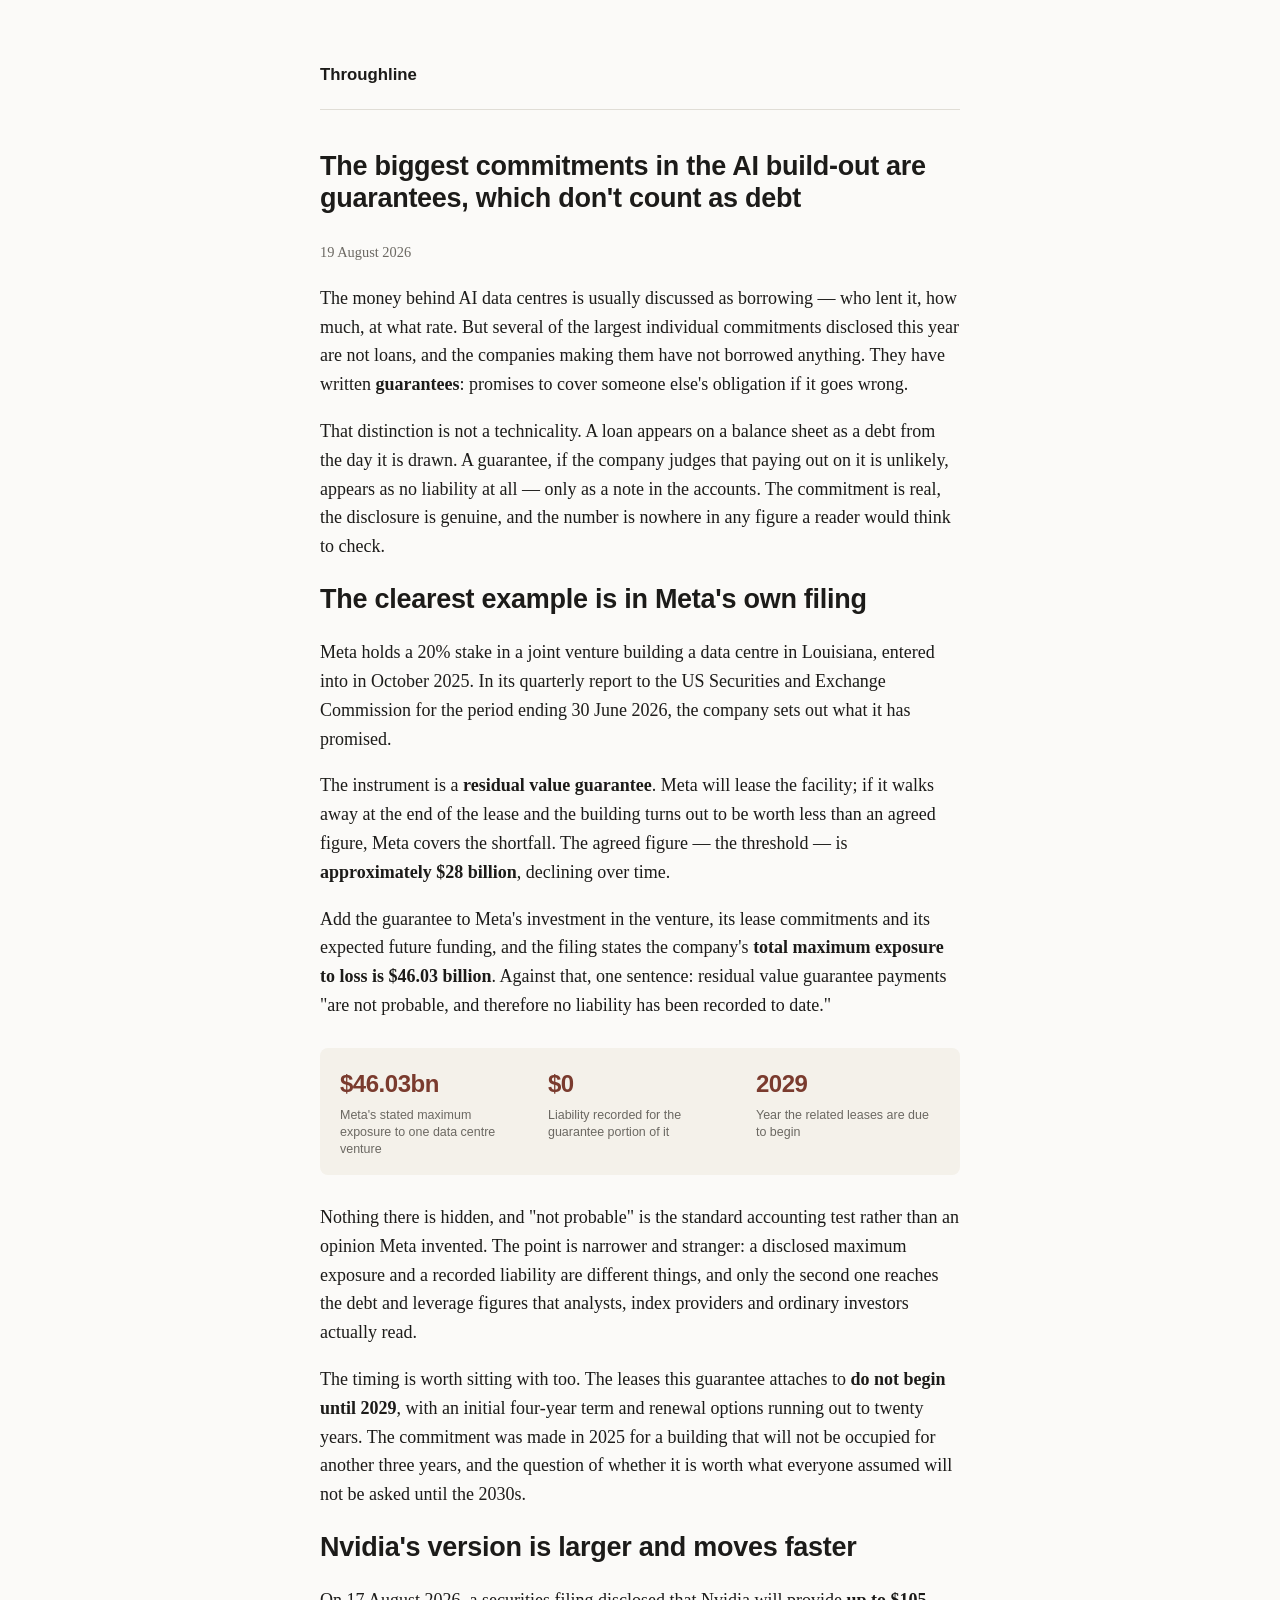
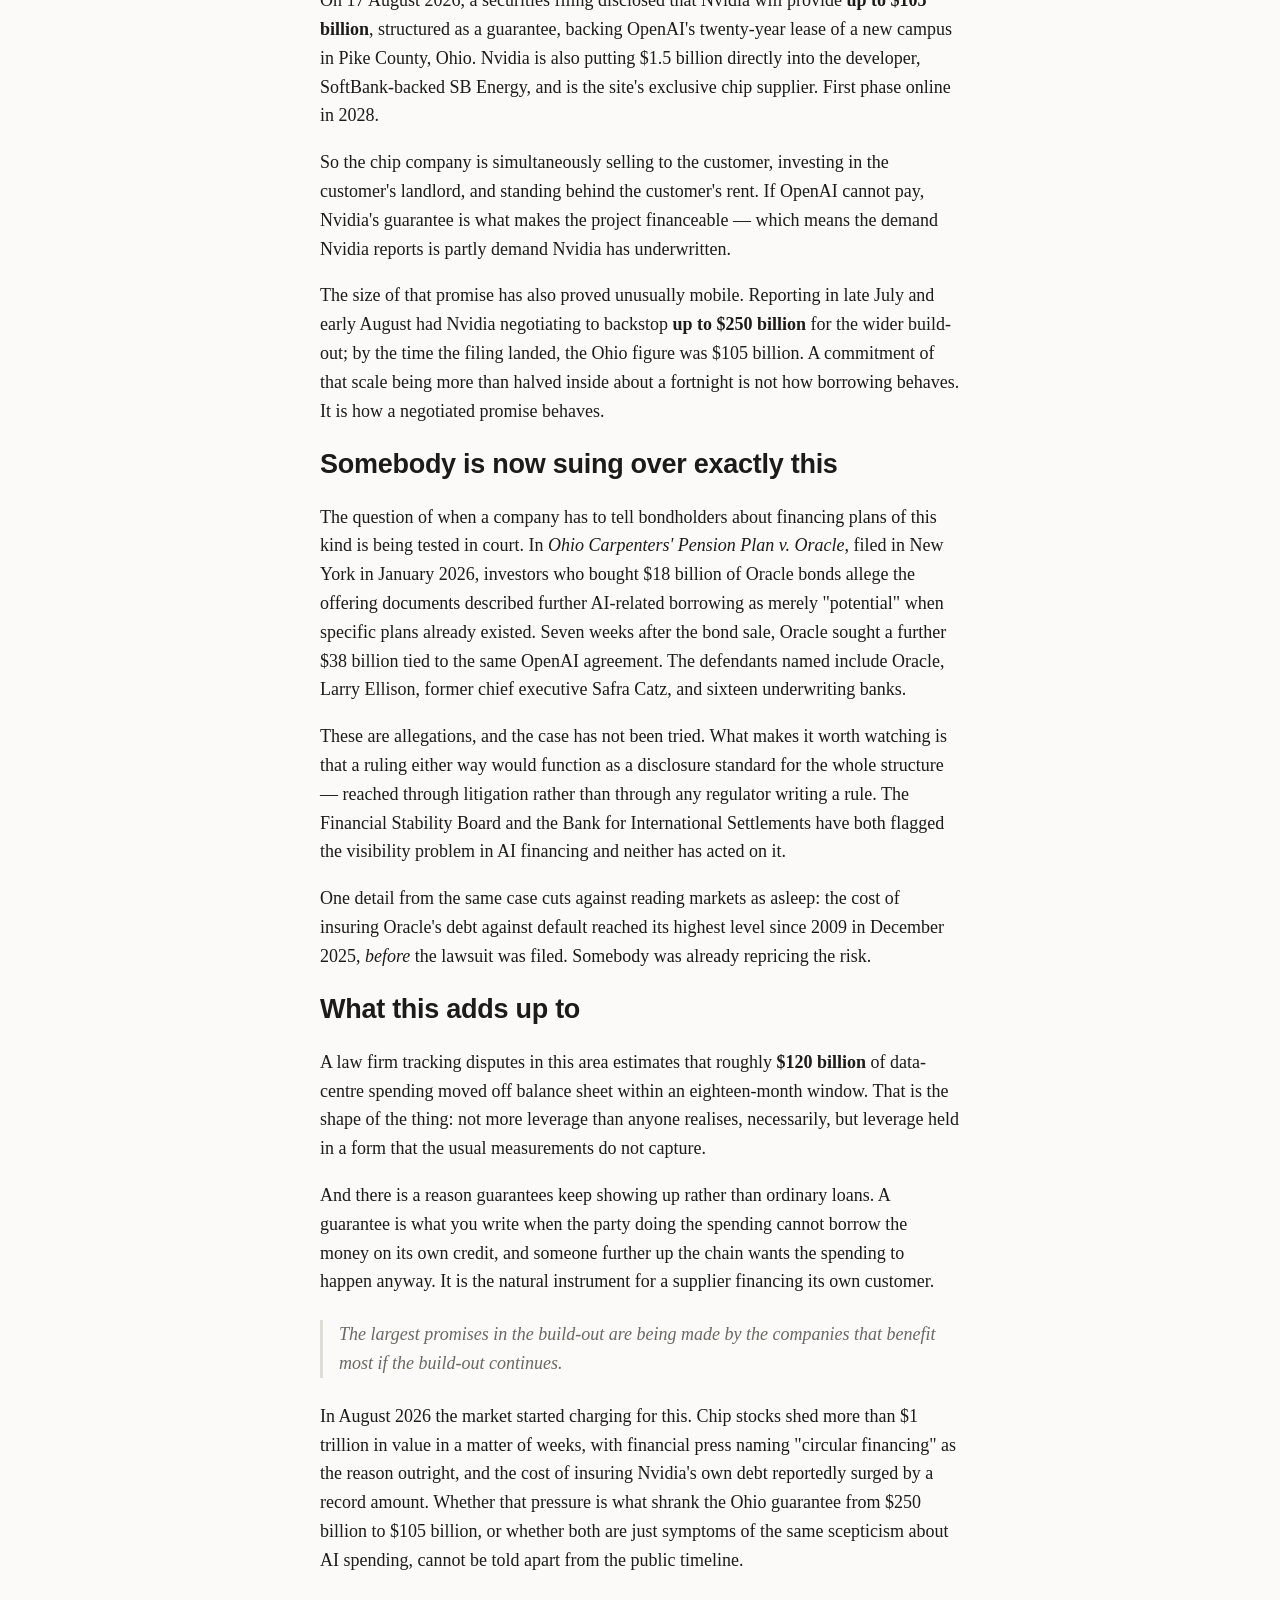
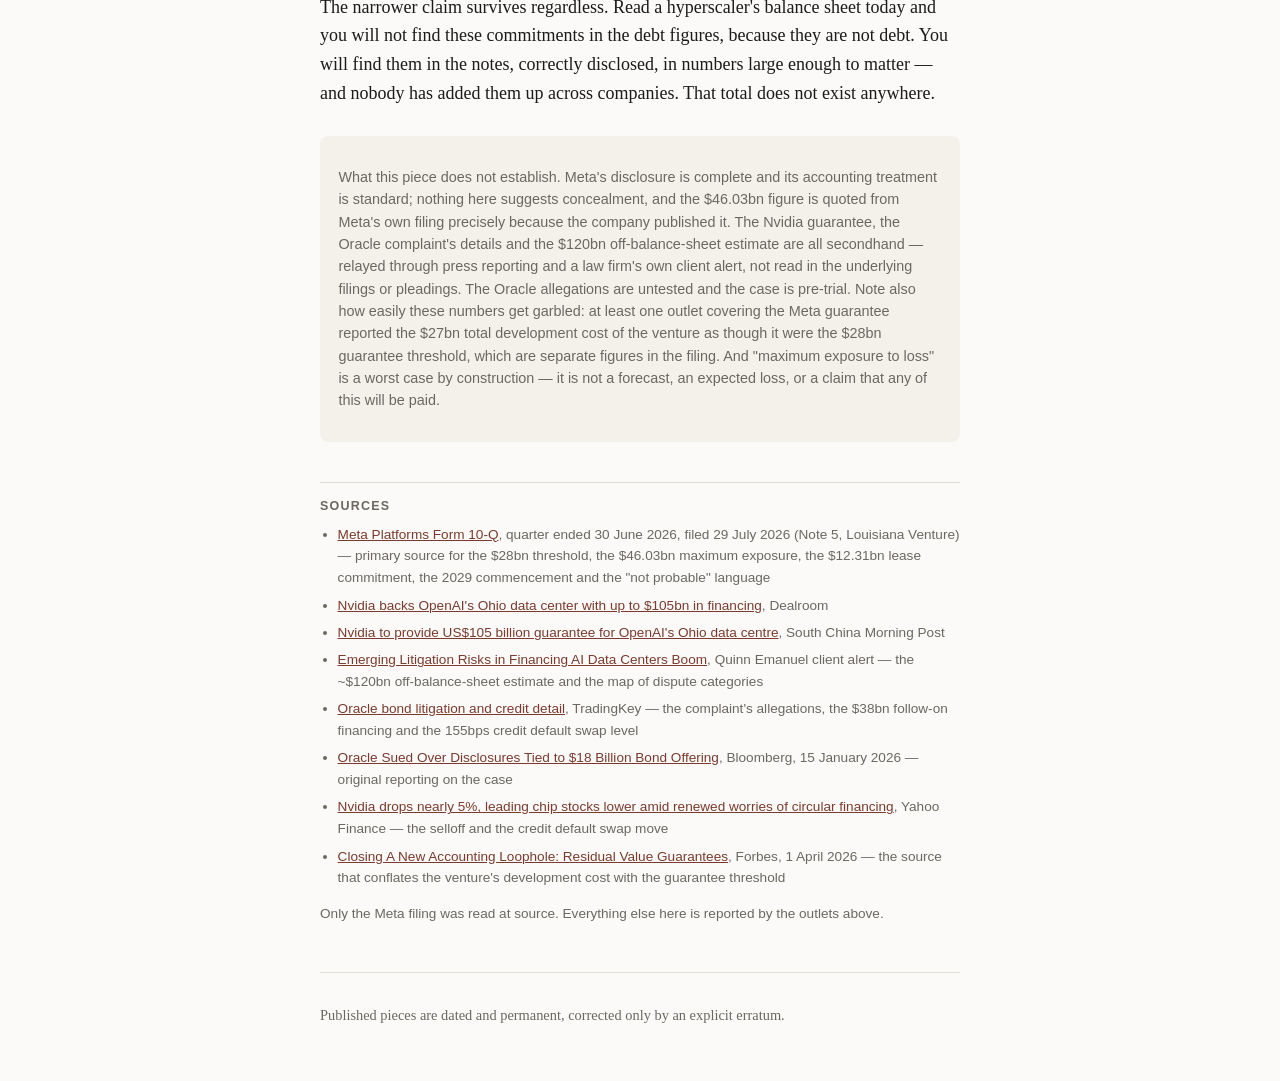
==== articles/2026-08-19-guarantees-not-debt.html @ 8cdc0ccc "Publish: the biggest commitments in the AI build-out are guarantees, not debt New article on guarant" ====
<!DOCTYPE html>
<html lang="en">
<head>
<meta charset="utf-8">
<meta name="viewport" content="width=device-width, initial-scale=1">
<title>The biggest commitments in the AI build-out are guarantees, which don't count as debt</title>
<link rel="stylesheet" href="../style.css">
</head>
<body>

<nav>
  <a href="../index.html">Throughline</a>
</nav>

<article>
  <header>
    <h1>The biggest commitments in the AI build-out are guarantees, which don't count as debt</h1>
    <time datetime="2026-08-19">19 August 2026</time>
  </header>

  <p>The money behind AI data centres is usually discussed as borrowing — who lent it, how much, at what rate. But several of the largest individual commitments disclosed this year are not loans, and the companies making them have not borrowed anything. They have written <strong>guarantees</strong>: promises to cover someone else's obligation if it goes wrong.</p>

  <p>That distinction is not a technicality. A loan appears on a balance sheet as a debt from the day it is drawn. A guarantee, if the company judges that paying out on it is unlikely, appears as no liability at all — only as a note in the accounts. The commitment is real, the disclosure is genuine, and the number is nowhere in any figure a reader would think to check.</p>

  <h2>The clearest example is in Meta's own filing</h2>

  <p>Meta holds a 20% stake in a joint venture building a data centre in Louisiana, entered into in October 2025. In its quarterly report to the US Securities and Exchange Commission for the period ending 30 June 2026, the company sets out what it has promised.</p>

  <p>The instrument is a <strong>residual value guarantee</strong>. Meta will lease the facility; if it walks away at the end of the lease and the building turns out to be worth less than an agreed figure, Meta covers the shortfall. The agreed figure — the threshold — is <strong>approximately $28 billion</strong>, declining over time.</p>

  <p>Add the guarantee to Meta's investment in the venture, its lease commitments and its expected future funding, and the filing states the company's <strong>total maximum exposure to loss is $46.03 billion</strong>. Against that, one sentence: residual value guarantee payments "are not probable, and therefore no liability has been recorded to date."</p>

  <dl class="figures">
    <div><dt>$46.03bn</dt><dd>Meta's stated maximum exposure to one data centre venture</dd></div>
    <div><dt>$0</dt><dd>Liability recorded for the guarantee portion of it</dd></div>
    <div><dt>2029</dt><dd>Year the related leases are due to begin</dd></div>
  </dl>

  <p>Nothing there is hidden, and "not probable" is the standard accounting test rather than an opinion Meta invented. The point is narrower and stranger: a disclosed maximum exposure and a recorded liability are different things, and only the second one reaches the debt and leverage figures that analysts, index providers and ordinary investors actually read.</p>

  <p>The timing is worth sitting with too. The leases this guarantee attaches to <strong>do not begin until 2029</strong>, with an initial four-year term and renewal options running out to twenty years. The commitment was made in 2025 for a building that will not be occupied for another three years, and the question of whether it is worth what everyone assumed will not be asked until the 2030s.</p>

  <h2>Nvidia's version is larger and moves faster</h2>

  <p>On 17 August 2026, a securities filing disclosed that Nvidia will provide <strong>up to $105 billion</strong>, structured as a guarantee, backing OpenAI's twenty-year lease of a new campus in Pike County, Ohio. Nvidia is also putting $1.5 billion directly into the developer, SoftBank-backed SB Energy, and is the site's exclusive chip supplier. First phase online in 2028.</p>

  <p>So the chip company is simultaneously selling to the customer, investing in the customer's landlord, and standing behind the customer's rent. If OpenAI cannot pay, Nvidia's guarantee is what makes the project financeable — which means the demand Nvidia reports is partly demand Nvidia has underwritten.</p>

  <p>The size of that promise has also proved unusually mobile. Reporting in late July and early August had Nvidia negotiating to backstop <strong>up to $250 billion</strong> for the wider build-out; by the time the filing landed, the Ohio figure was $105 billion. A commitment of that scale being more than halved inside about a fortnight is not how borrowing behaves. It is how a negotiated promise behaves.</p>

  <h2>Somebody is now suing over exactly this</h2>

  <p>The question of when a company has to tell bondholders about financing plans of this kind is being tested in court. In <em>Ohio Carpenters' Pension Plan v. Oracle</em>, filed in New York in January 2026, investors who bought $18 billion of Oracle bonds allege the offering documents described further AI-related borrowing as merely "potential" when specific plans already existed. Seven weeks after the bond sale, Oracle sought a further $38 billion tied to the same OpenAI agreement. The defendants named include Oracle, Larry Ellison, former chief executive Safra Catz, and sixteen underwriting banks.</p>

  <p>These are allegations, and the case has not been tried. What makes it worth watching is that a ruling either way would function as a disclosure standard for the whole structure — reached through litigation rather than through any regulator writing a rule. The Financial Stability Board and the Bank for International Settlements have both flagged the visibility problem in AI financing and neither has acted on it.</p>

  <p>One detail from the same case cuts against reading markets as asleep: the cost of insuring Oracle's debt against default reached its highest level since 2009 in December 2025, <em>before</em> the lawsuit was filed. Somebody was already repricing the risk.</p>

  <h2>What this adds up to</h2>

  <p>A law firm tracking disputes in this area estimates that roughly <strong>$120 billion</strong> of data-centre spending moved off balance sheet within an eighteen-month window. That is the shape of the thing: not more leverage than anyone realises, necessarily, but leverage held in a form that the usual measurements do not capture.</p>

  <p>And there is a reason guarantees keep showing up rather than ordinary loans. A guarantee is what you write when the party doing the spending cannot borrow the money on its own credit, and someone further up the chain wants the spending to happen anyway. It is the natural instrument for a supplier financing its own customer.</p>

  <blockquote>The largest promises in the build-out are being made by the companies that benefit most if the build-out continues.</blockquote>

  <p>In August 2026 the market started charging for this. Chip stocks shed more than $1 trillion in value in a matter of weeks, with financial press naming "circular financing" as the reason outright, and the cost of insuring Nvidia's own debt reportedly surged by a record amount. Whether that pressure is what shrank the Ohio guarantee from $250 billion to $105 billion, or whether both are just symptoms of the same scepticism about AI spending, cannot be told apart from the public timeline.</p>

  <p>The narrower claim survives regardless. Read a hyperscaler's balance sheet today and you will not find these commitments in the debt figures, because they are not debt. You will find them in the notes, correctly disclosed, in numbers large enough to matter — and nobody has added them up across companies. That total does not exist anywhere.</p>

  <div class="caveat">
    <p>What this piece does not establish. Meta's disclosure is complete and its accounting treatment is standard; nothing here suggests concealment, and the $46.03bn figure is quoted from Meta's own filing precisely because the company published it. The Nvidia guarantee, the Oracle complaint's details and the $120bn off-balance-sheet estimate are all secondhand — relayed through press reporting and a law firm's own client alert, not read in the underlying filings or pleadings. The Oracle allegations are untested and the case is pre-trial. Note also how easily these numbers get garbled: at least one outlet covering the Meta guarantee reported the $27bn total development cost of the venture as though it were the $28bn guarantee threshold, which are separate figures in the filing. And "maximum exposure to loss" is a worst case by construction — it is not a forecast, an expected loss, or a claim that any of this will be paid.</p>
  </div>

  <section id="sources">
    <h2>Sources</h2>
    <ul>
      <li><a href="https://www.sec.gov/Archives/edgar/data/1326801/000162828026050705/meta-20260630.htm">Meta Platforms Form 10-Q</a>, quarter ended 30 June 2026, filed 29 July 2026 (Note 5, Louisiana Venture) — primary source for the $28bn threshold, the $46.03bn maximum exposure, the $12.31bn lease commitment, the 2029 commencement and the "not probable" language</li>
      <li><a href="https://dealroom.co/news/145407-nvidia-backs-openais-ohio-data-center-with-up-to-105b-in-financing/">Nvidia backs OpenAI's Ohio data center with up to $105bn in financing</a>, Dealroom</li>
      <li><a href="https://www.scmp.com/tech/big-tech/article/3364341/nvidia-provide-us105-billion-guarantee-openais-ohio-data-centre">Nvidia to provide US$105 billion guarantee for OpenAI's Ohio data centre</a>, South China Morning Post</li>
      <li><a href="https://www.quinnemanuel.com/the-firm/publications/client-alert-emerging-litigation-risks-in-financing-ai-data-centers-boom/">Emerging Litigation Risks in Financing AI Data Centers Boom</a>, Quinn Emanuel client alert — the ~$120bn off-balance-sheet estimate and the map of dispute categories</li>
      <li><a href="https://www.tradingkey.com/analysis/stocks/us-stocks/261478540-oracle-orcl-stock-debt-tradingkey">Oracle bond litigation and credit detail</a>, TradingKey — the complaint's allegations, the $38bn follow-on financing and the 155bps credit default swap level</li>
      <li><a href="https://www.bloomberg.com/news/articles/2026-01-15/oracle-sued-over-disclosures-tied-to-18-billion-bond-offering">Oracle Sued Over Disclosures Tied to $18 Billion Bond Offering</a>, Bloomberg, 15 January 2026 — original reporting on the case</li>
      <li><a href="https://finance.yahoo.com/markets/article/nvidia-drops-nearly-5-leading-chip-stocks-lower-amid-renewed-worries-of-circular-financing-193309793.html">Nvidia drops nearly 5%, leading chip stocks lower amid renewed worries of circular financing</a>, Yahoo Finance — the selloff and the credit default swap move</li>
      <li><a href="https://www.forbes.com/sites/greatspeculations/2026/04/01/closing-a-new-accounting-loophole-residual-value-guarantees/">Closing A New Accounting Loophole: Residual Value Guarantees</a>, Forbes, 1 April 2026 — the source that conflates the venture's development cost with the guarantee threshold</li>
    </ul>
    <p>Only the Meta filing was read at source. Everything else here is reported by the outlets above.</p>
  </section>
</article>

<footer>
  <p>Published pieces are dated and permanent, corrected only by an explicit erratum.</p>
</footer>

</body>
</html>
---- style.css ----
/* Palette: muted paper and ink, with a faded rust accent — the register of a */
/* printed market letter rather than a terminal screen. */
:root {
  --font-body: "Iowan Old Style", "Palatino Linotype", Palatino, Georgia, serif;
  --font-heading: ui-sans-serif, -apple-system, "Helvetica Neue", sans-serif;
  --color-bg: #fbfaf8;
  --color-text: #1c1b19;
  --color-muted: #6b6862;
  --color-accent: #7a3b2e;
  --color-border: #e0ddd6;
  --color-card-bg: #f4f1ea;
  --measure: 40rem;
  --radius: 0.5rem;
}

@media (prefers-color-scheme: dark) {
  :root {
    --color-bg: #16151a;
    --color-text: #e6e3dd;
    --color-muted: #9a958c;
    --color-accent: #d99478;
    --color-border: #2e2c33;
    --color-card-bg: #1d1c22;
  }
}

* {
  box-sizing: border-box;
}

body {
  margin: 0;
  padding: 2.5rem 1.25rem;
  background: var(--color-bg);
  color: var(--color-text);
  font-family: var(--font-body);
  font-size: 1.125rem;
  line-height: 1.6;
  -webkit-font-smoothing: antialiased;
}

/* Each of these is centered on its own, on purpose — editing one won't */
/* accidentally change the others. */

header {
  max-width: var(--measure);
  margin-left: auto;
  margin-right: auto;
}

main {
  max-width: var(--measure);
  margin-left: auto;
  margin-right: auto;
}

article {
  max-width: var(--measure);
  margin-left: auto;
  margin-right: auto;
}

footer {
  max-width: var(--measure);
  margin-left: auto;
  margin-right: auto;
  margin-top: 3rem;
  padding-top: 1rem;
  border-top: 1px solid var(--color-border);
  color: var(--color-muted);
  font-size: 0.9rem;
}

nav {
  max-width: var(--measure);
  margin-left: auto;
  margin-right: auto;
  padding: 1.25rem 0;
  margin-bottom: 2.5rem;
  border-bottom: 1px solid var(--color-border);
}

nav a {
  display: inline-block;
  font-family: var(--font-heading);
  font-weight: 700;
  font-size: 1.05rem;
  color: var(--color-text);
  text-decoration: none;
}

nav a:hover {
  color: var(--color-accent);
}

h1,
h2,
h3 {
  font-family: var(--font-heading);
  line-height: 1.2;
  letter-spacing: -0.01em;
}

a {
  color: var(--color-accent);
}

time {
  color: var(--color-muted);
  font-size: 0.9rem;
}

hr {
  border: none;
  border-top: 1px solid var(--color-border);
  margin: 2rem 0;
}

blockquote {
  margin: 1.5rem 0;
  padding-left: 1rem;
  border-left: 3px solid var(--color-border);
  color: var(--color-muted);
  font-style: italic;
}

/* Index article list: title, date, summary. Kept plainer than the radar card */
/* so the two read as different kinds of thing. */

#articles article {
  padding: 1.25rem 0;
  border-top: 1px solid var(--color-border);
}

#articles article:first-of-type {
  border-top: none;
}

#articles h3 {
  margin: 0 0 0.2rem 0;
  font-size: 1.2rem;
}

#articles h3 a {
  text-decoration: none;
}

#articles h3 a:hover {
  text-decoration: underline;
}

#articles p {
  margin: 0.4rem 0 0 0;
  color: var(--color-muted);
  font-size: 1rem;
}

/* Figures: the two or three numbers an article turns on, pulled out of the */
/* prose so they can be read without reading the piece. */

.figures {
  display: flex;
  flex-wrap: wrap;
  gap: 1.5rem;
  margin: 1.75rem 0;
  padding: 1.1rem 1.25rem;
  background: var(--color-card-bg);
  border-radius: var(--radius);
}

.figures > div {
  flex: 1 1 8rem;
}

.figures dt {
  display: block;
  font-family: var(--font-heading);
  font-size: 1.5rem;
  font-weight: 700;
  color: var(--color-accent);
  letter-spacing: -0.02em;
}

.figures dd {
  display: block;
  margin: 0.2rem 0 0 0;
  font-family: var(--font-heading);
  font-size: 0.78rem;
  line-height: 1.35;
  color: var(--color-muted);
}

/* Caveat: a limitation the piece can't resolve, marked as such rather than */
/* buried in a paragraph. */

.caveat {
  font-family: var(--font-heading);
  font-size: 0.9rem;
  line-height: 1.55;
  color: var(--color-muted);
  background: var(--color-card-bg);
  border-radius: var(--radius);
  padding: 1rem 1.15rem;
  margin: 1.75rem 0;
}

/* Erratum: a published article is permanent, so a correction is appended and */
/* visibly outlined rather than edited into the text above it. */

.erratum {
  font-family: var(--font-heading);
  font-size: 0.92rem;
  line-height: 1.6;
  border: 1px solid var(--color-accent);
  border-radius: var(--radius);
  padding: 1.1rem 1.25rem;
  margin: 2.5rem 0 0 0;
}

.erratum h2 {
  font-size: 0.78rem;
  letter-spacing: 0.1em;
  text-transform: uppercase;
  color: var(--color-accent);
  margin: 0 0 0.6rem 0;
}

.erratum p:last-child {
  margin-bottom: 0;
}

table {
  border-collapse: collapse;
  margin: 1.25rem 0;
  font-family: var(--font-heading);
  font-size: 0.9rem;
}

th,
td {
  text-align: left;
  padding: 0.4rem 1.5rem 0.4rem 0;
  border-bottom: 1px solid var(--color-border);
}

th {
  color: var(--color-muted);
  font-size: 0.76rem;
  text-transform: uppercase;
  letter-spacing: 0.05em;
}

/* Sources: every article ends with one. Set quieter than the body so it reads */
/* as apparatus, not argument. */

#sources {
  margin-top: 2.5rem;
  padding-top: 1rem;
  border-top: 1px solid var(--color-border);
  font-family: var(--font-heading);
  font-size: 0.85rem;
  line-height: 1.6;
  color: var(--color-muted);
}

#sources h2 {
  font-size: 0.78rem;
  letter-spacing: 0.1em;
  text-transform: uppercase;
  color: var(--color-muted);
  margin: 0 0 0.6rem 0;
}

#sources ul {
  margin: 0;
  padding-left: 1.1rem;
}

#sources li {
  margin-bottom: 0.35rem;
}

/* Radar: a visually distinct card, deliberately different from the plain */
/* article list below it — a tinted background, rounded corners, its own */
/* internal spacing between entries. */

.radar {
  background: var(--color-card-bg);
  border-radius: var(--radius);
  padding: 1.5rem 1.75rem;
  margin: 2rem 0;
}

.radar h2 {
  margin-top: 0;
}

.radar ul {
  list-style: none;
  margin: 0;
  padding: 0;
}

.radar li {
  padding: 0.75rem 0;
  border-top: 1px solid var(--color-border);
}

.radar li:first-child {
  border-top: none;
  padding-top: 0;
}

.radar li:last-child {
  padding-bottom: 0;
}

.radar h3 {
  margin: 0 0 0.25rem 0;
  font-size: 1rem;
}

.radar p {
  margin: 0;
  color: var(--color-muted);
}

/* Print: readable on paper by default, no separate effort required. */

@media print {
  body {
    background: white;
    color: black;
    font-size: 12pt;
    padding: 0;
  }

  nav {
    display: none;
  }

  a {
    color: black;
    text-decoration: underline;
  }

  .radar {
    background: none;
    border: 1px solid black;
  }

  .figures,
  .caveat {
    background: none;
    border: 1px solid black;
  }

  #sources a::after {
    content: " (" attr(href) ")";
    font-size: 0.85em;
    color: black;
  }

  h1,
  h2,
  h3 {
    page-break-after: avoid;
  }

  article,
  blockquote,
  li {
    page-break-inside: avoid;
  }

  footer {
    border-top: 1px solid black;
    color: black;
  }
}
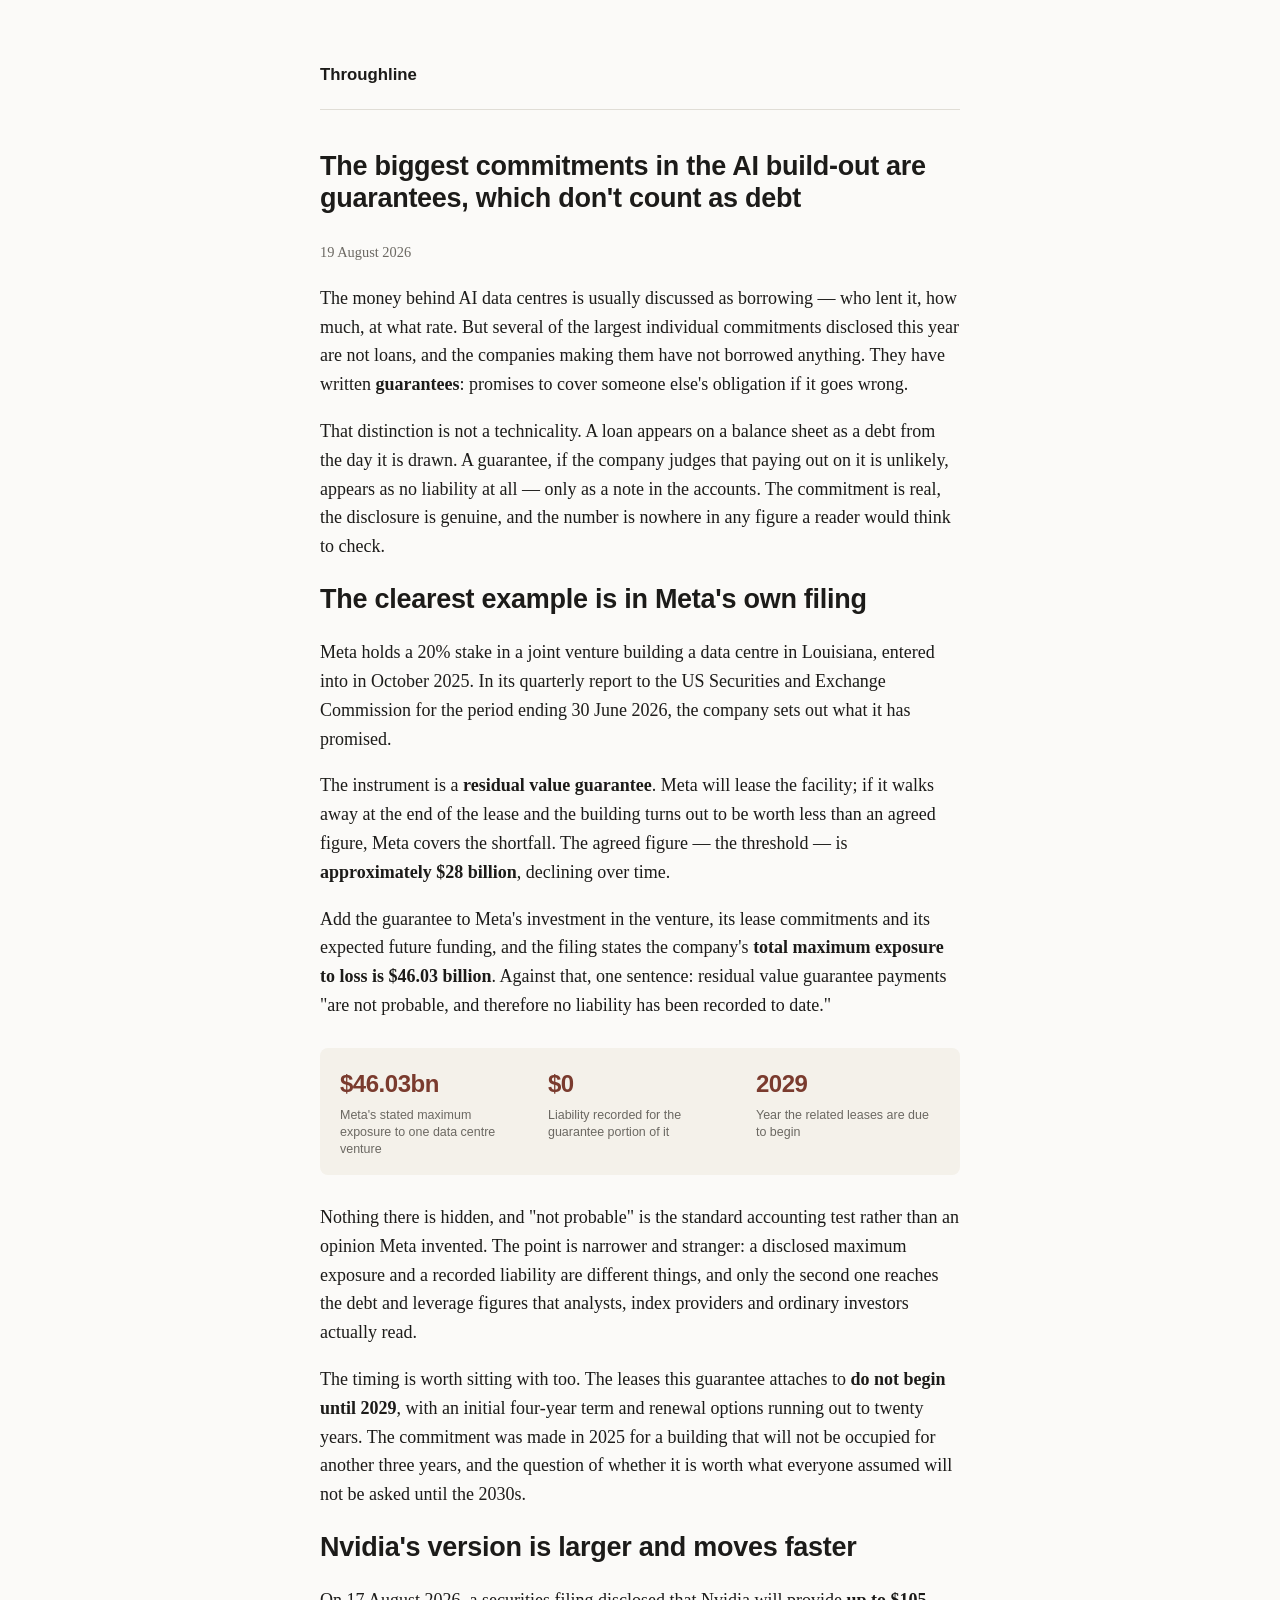
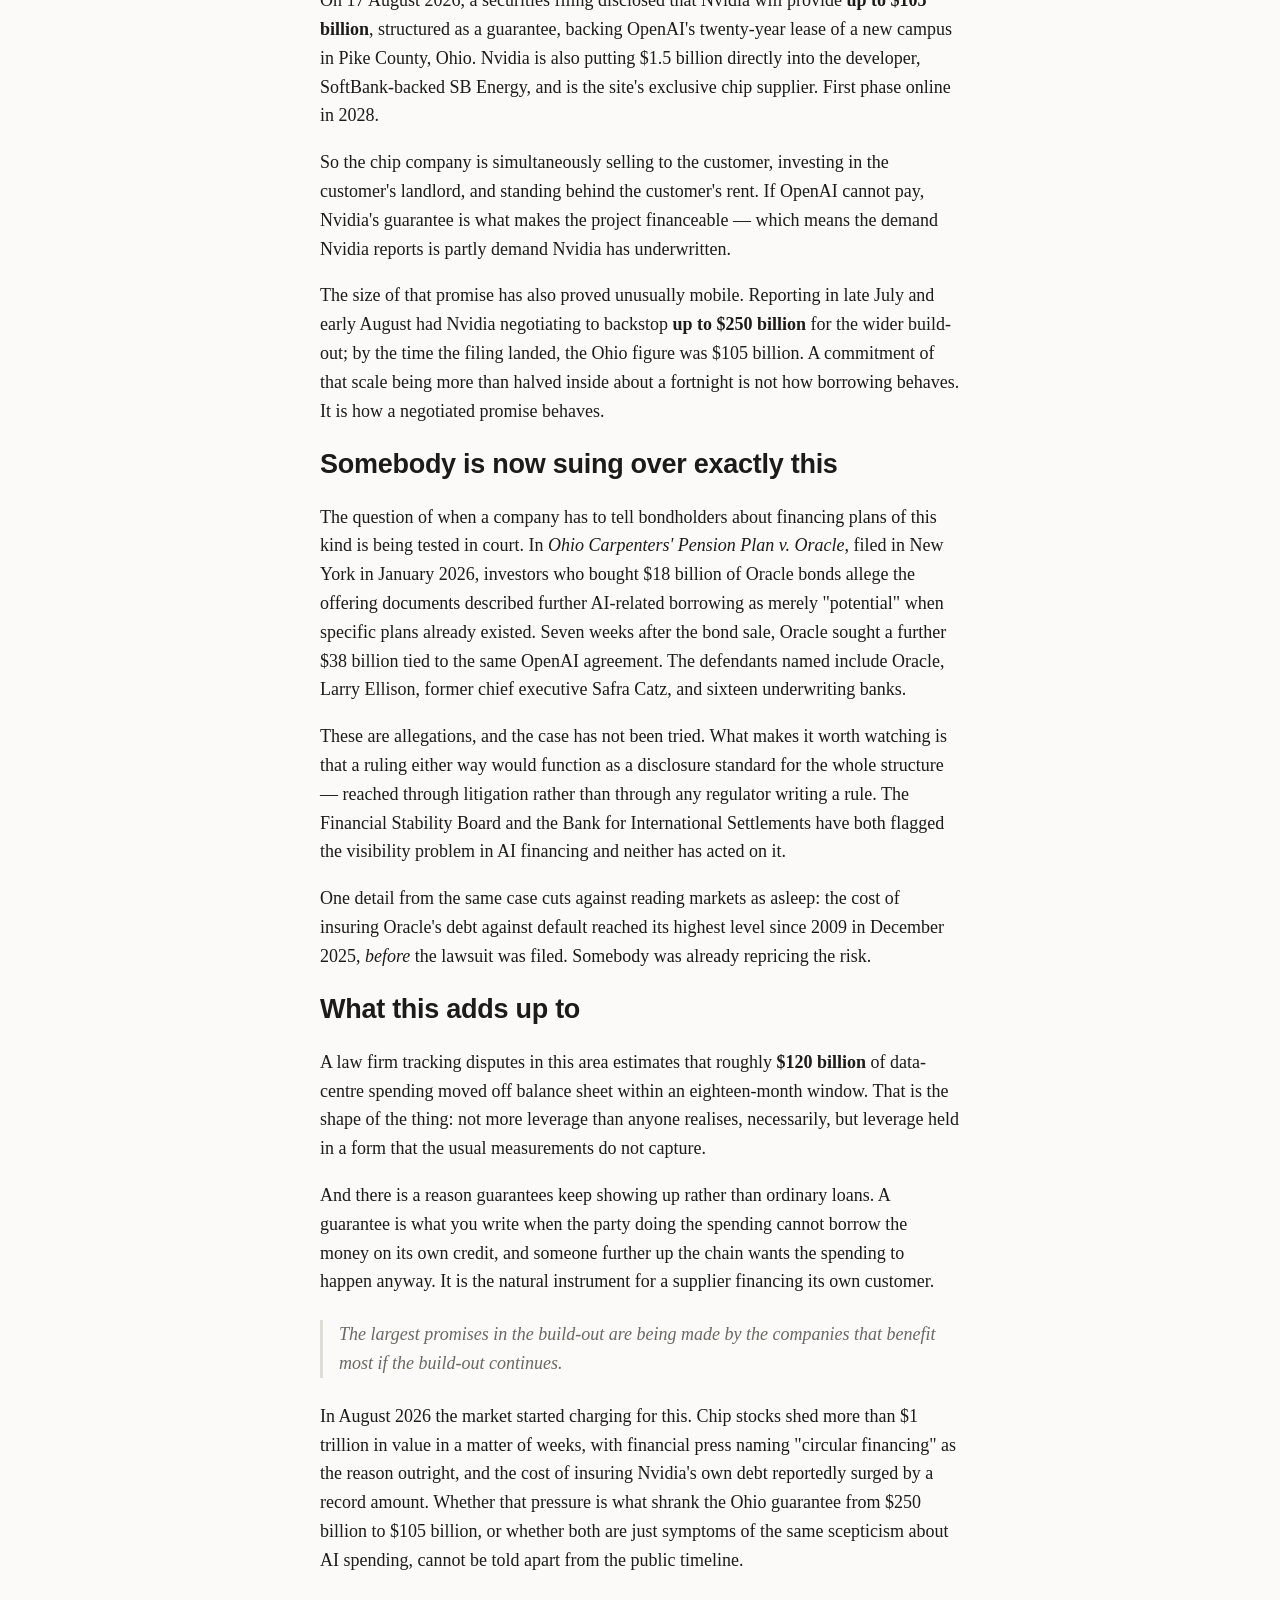
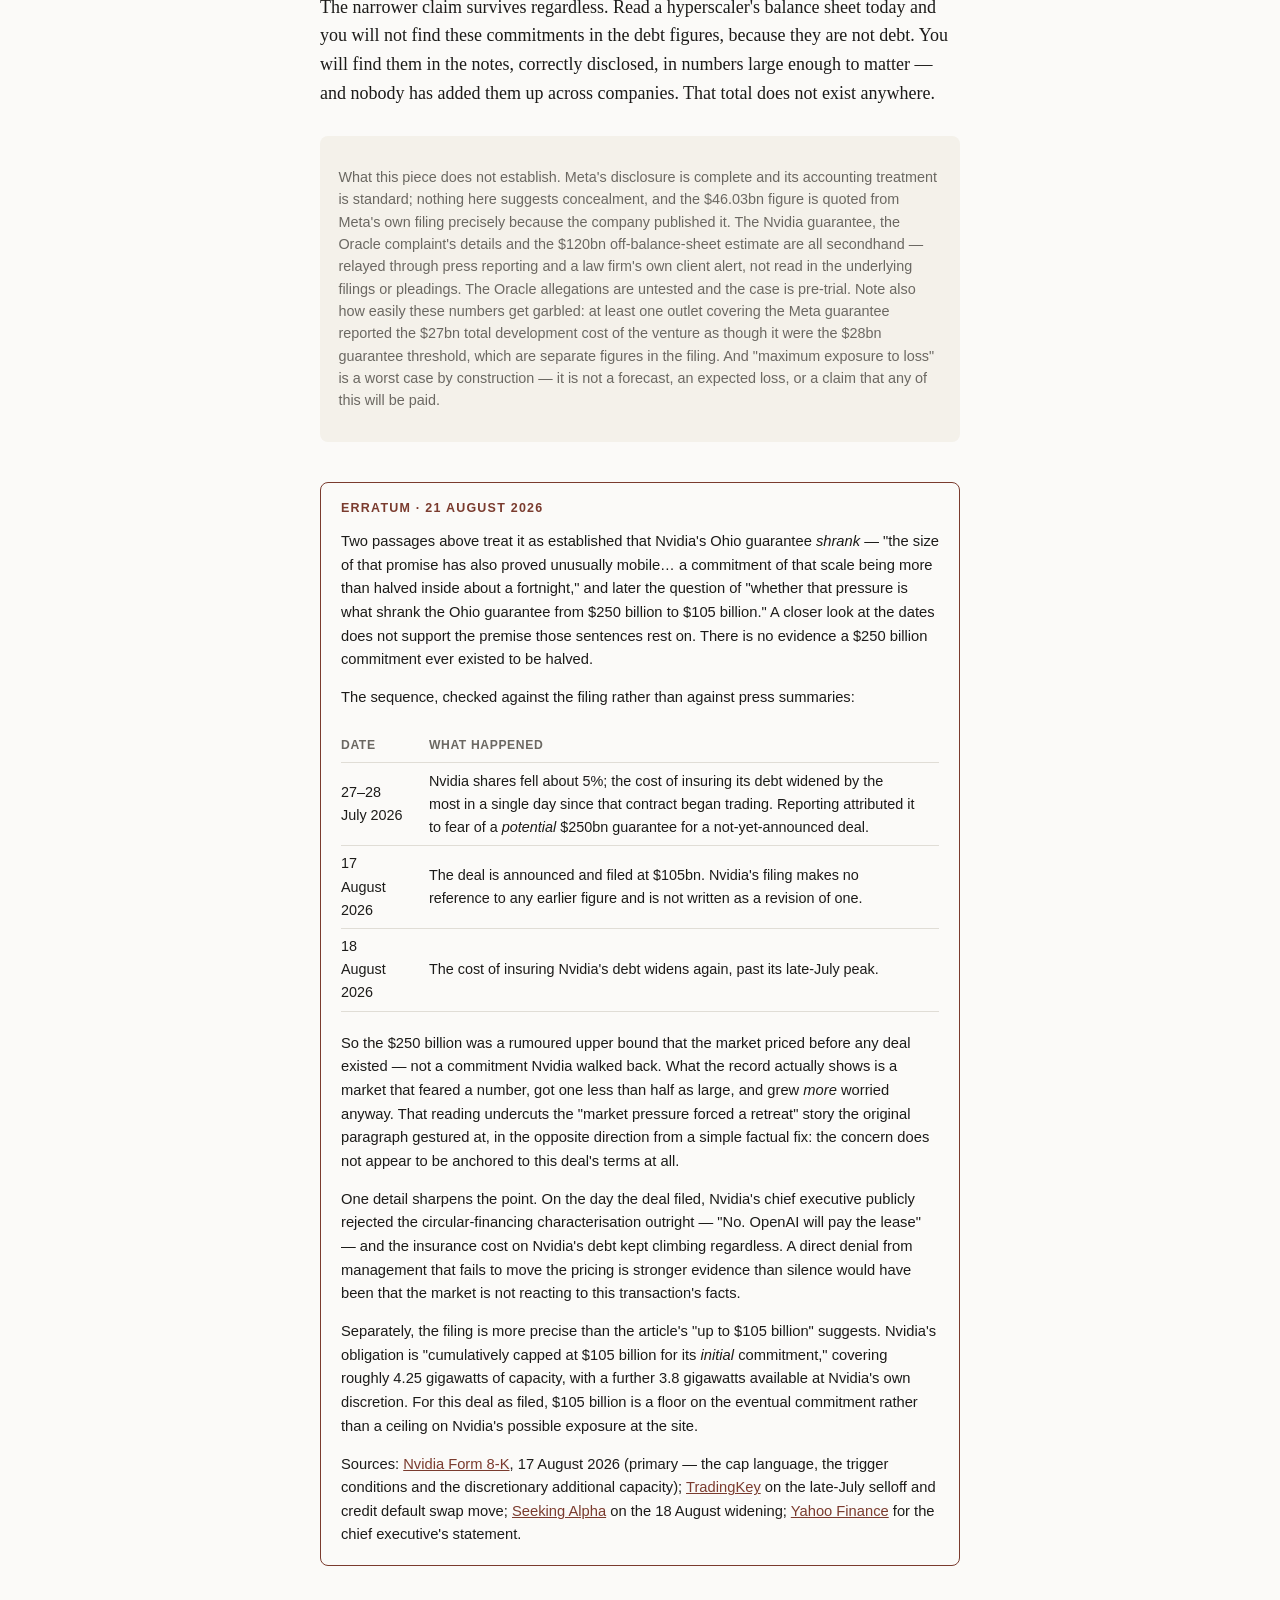
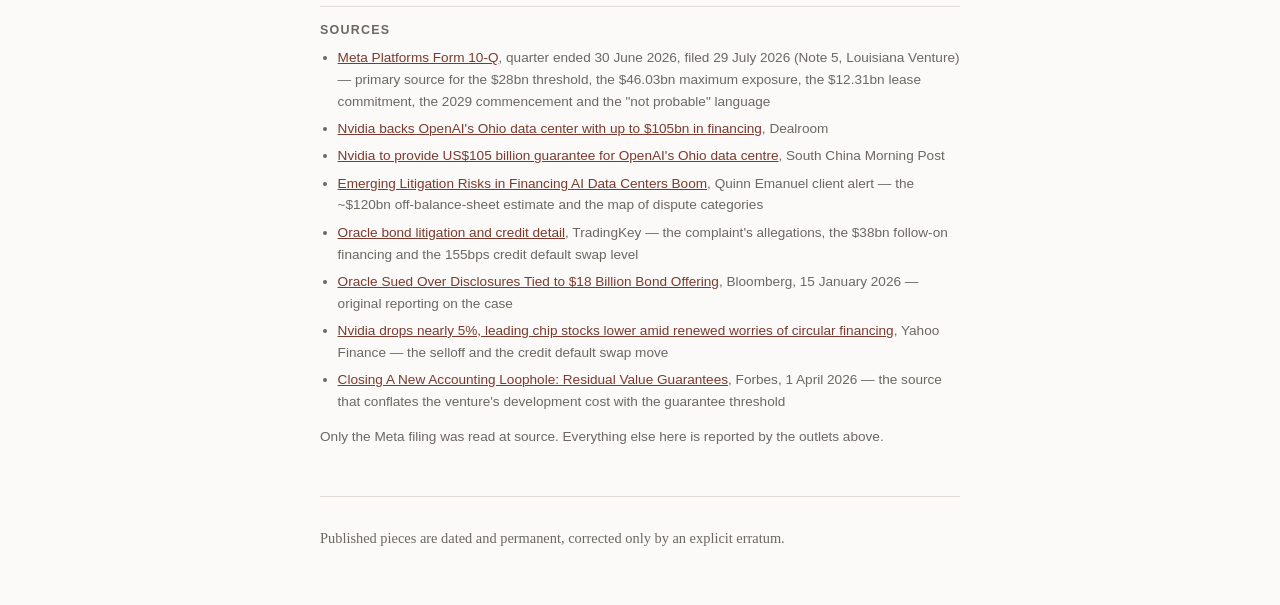
==== commit f9818043: "Publish: long-term rates fell on a Treasury plan that hasn't bought a bond yet New article on the 19" ====
--- a/articles/2026-08-19-guarantees-not-debt.html
+++ b/articles/2026-08-19-guarantees-not-debt.html
@@ -72,6 +72,22 @@
     <p>What this piece does not establish. Meta's disclosure is complete and its accounting treatment is standard; nothing here suggests concealment, and the $46.03bn figure is quoted from Meta's own filing precisely because the company published it. The Nvidia guarantee, the Oracle complaint's details and the $120bn off-balance-sheet estimate are all secondhand — relayed through press reporting and a law firm's own client alert, not read in the underlying filings or pleadings. The Oracle allegations are untested and the case is pre-trial. Note also how easily these numbers get garbled: at least one outlet covering the Meta guarantee reported the $27bn total development cost of the venture as though it were the $28bn guarantee threshold, which are separate figures in the filing. And "maximum exposure to loss" is a worst case by construction — it is not a forecast, an expected loss, or a claim that any of this will be paid.</p>
   </div>
 
+  <div class="erratum">
+    <h2>Erratum · 21 August 2026</h2>
+    <p>Two passages above treat it as established that Nvidia's Ohio guarantee <em>shrank</em> — "the size of that promise has also proved unusually mobile… a commitment of that scale being more than halved inside about a fortnight," and later the question of "whether that pressure is what shrank the Ohio guarantee from $250 billion to $105 billion." A closer look at the dates does not support the premise those sentences rest on. There is no evidence a $250 billion commitment ever existed to be halved.</p>
+    <p>The sequence, checked against the filing rather than against press summaries:</p>
+    <table>
+      <tr><th>Date</th><th>What happened</th></tr>
+      <tr><td>27–28 July 2026</td><td>Nvidia shares fell about 5%; the cost of insuring its debt widened by the most in a single day since that contract began trading. Reporting attributed it to fear of a <em>potential</em> $250bn guarantee for a not-yet-announced deal.</td></tr>
+      <tr><td>17 August 2026</td><td>The deal is announced and filed at $105bn. Nvidia's filing makes no reference to any earlier figure and is not written as a revision of one.</td></tr>
+      <tr><td>18 August 2026</td><td>The cost of insuring Nvidia's debt widens again, past its late-July peak.</td></tr>
+    </table>
+    <p>So the $250 billion was a rumoured upper bound that the market priced before any deal existed — not a commitment Nvidia walked back. What the record actually shows is a market that feared a number, got one less than half as large, and grew <em>more</em> worried anyway. That reading undercuts the "market pressure forced a retreat" story the original paragraph gestured at, in the opposite direction from a simple factual fix: the concern does not appear to be anchored to this deal's terms at all.</p>
+    <p>One detail sharpens the point. On the day the deal filed, Nvidia's chief executive publicly rejected the circular-financing characterisation outright — "No. OpenAI will pay the lease" — and the insurance cost on Nvidia's debt kept climbing regardless. A direct denial from management that fails to move the pricing is stronger evidence than silence would have been that the market is not reacting to this transaction's facts.</p>
+    <p>Separately, the filing is more precise than the article's "up to $105 billion" suggests. Nvidia's obligation is "cumulatively capped at $105 billion for its <em>initial</em> commitment," covering roughly 4.25 gigawatts of capacity, with a further 3.8 gigawatts available at Nvidia's own discretion. For this deal as filed, $105 billion is a floor on the eventual commitment rather than a ceiling on Nvidia's possible exposure at the site.</p>
+    <p>Sources: <a href="https://www.sec.gov/Archives/edgar/data/0001045810/000104581026000069/nvda-20260817.htm">Nvidia Form 8-K</a>, 17 August 2026 (primary — the cap language, the trigger conditions and the discretionary additional capacity); <a href="https://www.tradingkey.com/analysis/stocks/us-stocks/262059652-nvidia-nvda-falling-250b-openai-deal-circular-financing-asian-chip-selloff-tradingkey">TradingKey</a> on the late-July selloff and credit default swap move; <a href="https://seekingalpha.com/news/4634471-nvidias-credit-default-swaps-surpass-july-peak">Seeking Alpha</a> on the 18 August widening; <a href="https://finance.yahoo.com/technology/ai/articles/nvidia-openai-deal-isnt-circular-172204839.html">Yahoo Finance</a> for the chief executive's statement.</p>
+  </div>
+
   <section id="sources">
     <h2>Sources</h2>
     <ul>
